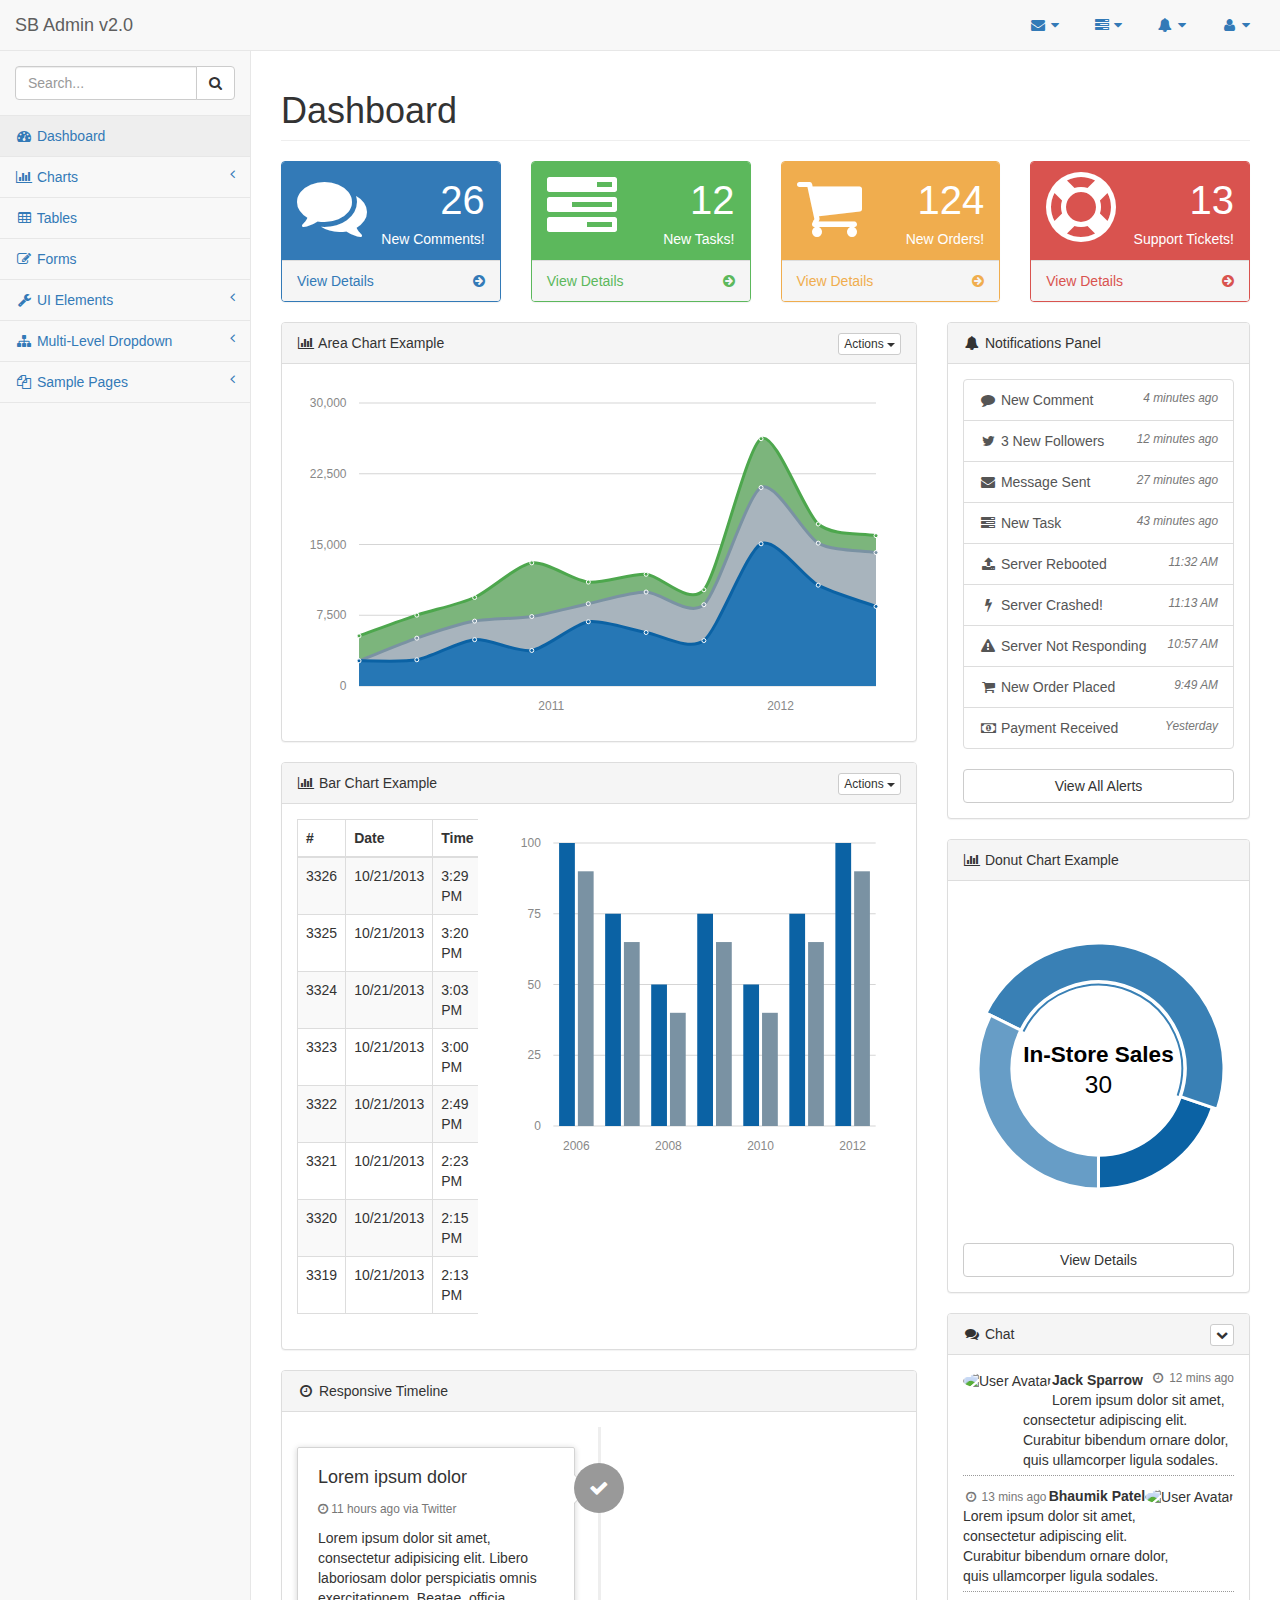
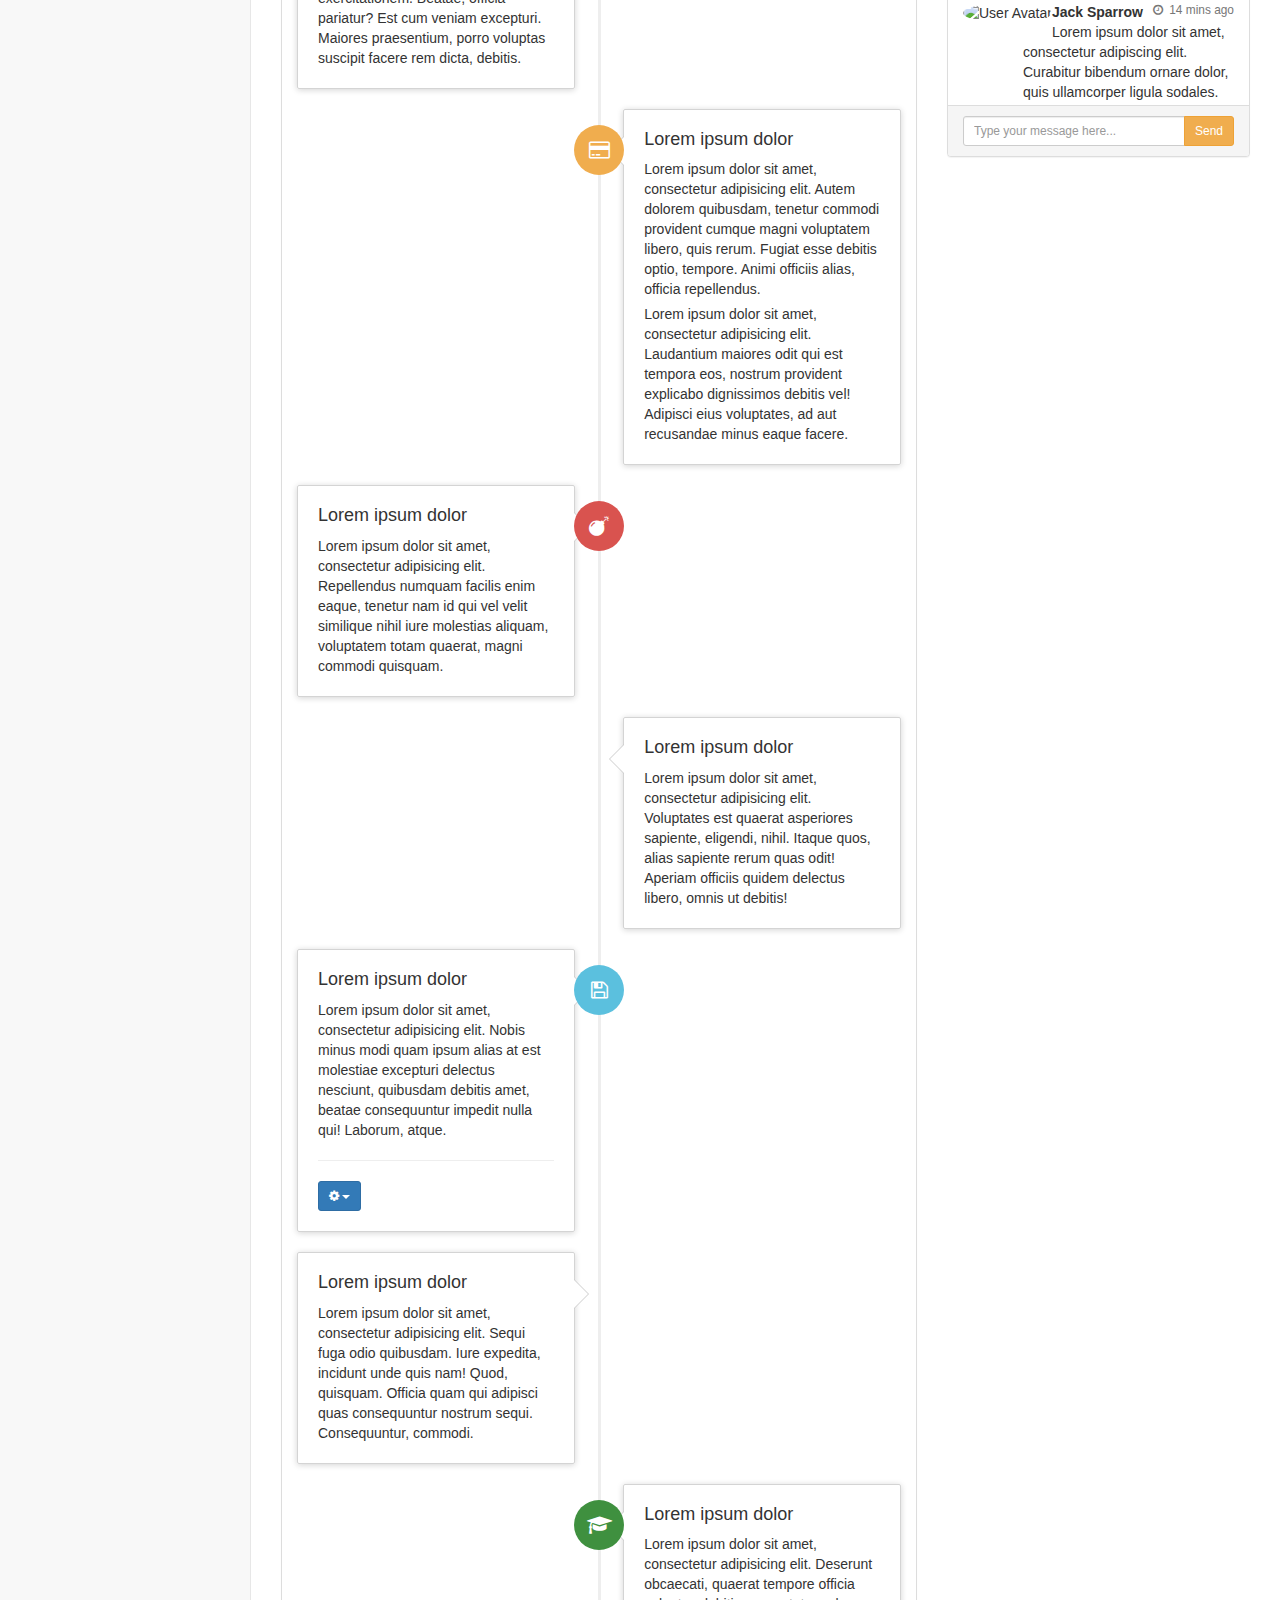
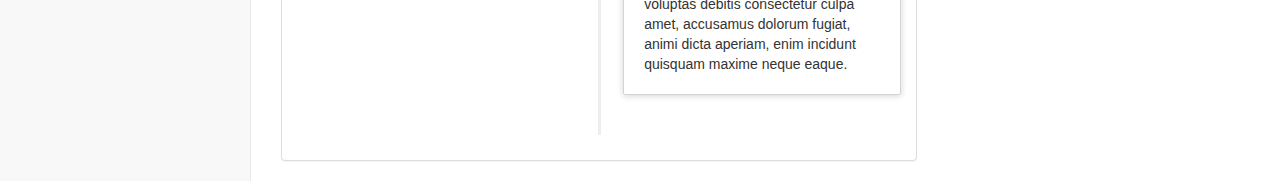
==== pages/index.html @ 9346336d "All files" ====
<!DOCTYPE html>
<html lang="en">

<head>

    <meta charset="utf-8">
    <meta http-equiv="X-UA-Compatible" content="IE=edge">
    <meta name="viewport" content="width=device-width, initial-scale=1">
    <meta name="description" content="">
    <meta name="author" content="">

    <title>SB Admin 2 - Bootstrap Admin Theme</title>

    <!-- Bootstrap Core CSS -->
    <link href="../vendor/bootstrap/css/bootstrap.min.css" rel="stylesheet">

    <!-- MetisMenu CSS -->
    <link href="../vendor/metisMenu/metisMenu.min.css" rel="stylesheet">

    <!-- Custom CSS -->
    <link href="../dist/css/sb-admin-2.css" rel="stylesheet">

    <!-- Morris Charts CSS -->
    <link href="../vendor/morrisjs/morris.css" rel="stylesheet">

    <!-- Custom Fonts -->
    <link href="../vendor/font-awesome/css/font-awesome.min.css" rel="stylesheet" type="text/css">

    <!-- HTML5 Shim and Respond.js IE8 support of HTML5 elements and media queries -->
    <!-- WARNING: Respond.js doesn't work if you view the page via file:// -->
    <!--[if lt IE 9]>
        <script src="https://oss.maxcdn.com/libs/html5shiv/3.7.0/html5shiv.js"></script>
        <script src="https://oss.maxcdn.com/libs/respond.js/1.4.2/respond.min.js"></script>
    <![endif]-->

</head>

<body>

    <div id="wrapper">

        <!-- Navigation -->
        <nav class="navbar navbar-default navbar-static-top" role="navigation" style="margin-bottom: 0">
            <div class="navbar-header">
                <button type="button" class="navbar-toggle" data-toggle="collapse" data-target=".navbar-collapse">
                    <span class="sr-only">Toggle navigation</span>
                    <span class="icon-bar"></span>
                    <span class="icon-bar"></span>
                    <span class="icon-bar"></span>
                </button>
                <a class="navbar-brand" href="index.html">SB Admin v2.0</a>
            </div>
            <!-- /.navbar-header -->

            <ul class="nav navbar-top-links navbar-right">
                <li class="dropdown">
                    <a class="dropdown-toggle" data-toggle="dropdown" href="#">
                        <i class="fa fa-envelope fa-fw"></i> <i class="fa fa-caret-down"></i>
                    </a>
                    <ul class="dropdown-menu dropdown-messages">
                        <li>
                            <a href="#">
                                <div>
                                    <strong>John Smith</strong>
                                    <span class="pull-right text-muted">
                                        <em>Yesterday</em>
                                    </span>
                                </div>
                                <div>Lorem ipsum dolor sit amet, consectetur adipiscing elit. Pellentesque eleifend...</div>
                            </a>
                        </li>
                        <li class="divider"></li>
                        <li>
                            <a href="#">
                                <div>
                                    <strong>John Smith</strong>
                                    <span class="pull-right text-muted">
                                        <em>Yesterday</em>
                                    </span>
                                </div>
                                <div>Lorem ipsum dolor sit amet, consectetur adipiscing elit. Pellentesque eleifend...</div>
                            </a>
                        </li>
                        <li class="divider"></li>
                        <li>
                            <a href="#">
                                <div>
                                    <strong>John Smith</strong>
                                    <span class="pull-right text-muted">
                                        <em>Yesterday</em>
                                    </span>
                                </div>
                                <div>Lorem ipsum dolor sit amet, consectetur adipiscing elit. Pellentesque eleifend...</div>
                            </a>
                        </li>
                        <li class="divider"></li>
                        <li>
                            <a class="text-center" href="#">
                                <strong>Read All Messages</strong>
                                <i class="fa fa-angle-right"></i>
                            </a>
                        </li>
                    </ul>
                    <!-- /.dropdown-messages -->
                </li>
                <!-- /.dropdown -->
                <li class="dropdown">
                    <a class="dropdown-toggle" data-toggle="dropdown" href="#">
                        <i class="fa fa-tasks fa-fw"></i> <i class="fa fa-caret-down"></i>
                    </a>
                    <ul class="dropdown-menu dropdown-tasks">
                        <li>
                            <a href="#">
                                <div>
                                    <p>
                                        <strong>Task 1</strong>
                                        <span class="pull-right text-muted">40% Complete</span>
                                    </p>
                                    <div class="progress progress-striped active">
                                        <div class="progress-bar progress-bar-success" role="progressbar" aria-valuenow="40" aria-valuemin="0" aria-valuemax="100" style="width: 40%">
                                            <span class="sr-only">40% Complete (success)</span>
                                        </div>
                                    </div>
                                </div>
                            </a>
                        </li>
                        <li class="divider"></li>
                        <li>
                            <a href="#">
                                <div>
                                    <p>
                                        <strong>Task 2</strong>
                                        <span class="pull-right text-muted">20% Complete</span>
                                    </p>
                                    <div class="progress progress-striped active">
                                        <div class="progress-bar progress-bar-info" role="progressbar" aria-valuenow="20" aria-valuemin="0" aria-valuemax="100" style="width: 20%">
                                            <span class="sr-only">20% Complete</span>
                                        </div>
                                    </div>
                                </div>
                            </a>
                        </li>
                        <li class="divider"></li>
                        <li>
                            <a href="#">
                                <div>
                                    <p>
                                        <strong>Task 3</strong>
                                        <span class="pull-right text-muted">60% Complete</span>
                                    </p>
                                    <div class="progress progress-striped active">
                                        <div class="progress-bar progress-bar-warning" role="progressbar" aria-valuenow="60" aria-valuemin="0" aria-valuemax="100" style="width: 60%">
                                            <span class="sr-only">60% Complete (warning)</span>
                                        </div>
                                    </div>
                                </div>
                            </a>
                        </li>
                        <li class="divider"></li>
                        <li>
                            <a href="#">
                                <div>
                                    <p>
                                        <strong>Task 4</strong>
                                        <span class="pull-right text-muted">80% Complete</span>
                                    </p>
                                    <div class="progress progress-striped active">
                                        <div class="progress-bar progress-bar-danger" role="progressbar" aria-valuenow="80" aria-valuemin="0" aria-valuemax="100" style="width: 80%">
                                            <span class="sr-only">80% Complete (danger)</span>
                                        </div>
                                    </div>
                                </div>
                            </a>
                        </li>
                        <li class="divider"></li>
                        <li>
                            <a class="text-center" href="#">
                                <strong>See All Tasks</strong>
                                <i class="fa fa-angle-right"></i>
                            </a>
                        </li>
                    </ul>
                    <!-- /.dropdown-tasks -->
                </li>
                <!-- /.dropdown -->
                <li class="dropdown">
                    <a class="dropdown-toggle" data-toggle="dropdown" href="#">
                        <i class="fa fa-bell fa-fw"></i> <i class="fa fa-caret-down"></i>
                    </a>
                    <ul class="dropdown-menu dropdown-alerts">
                        <li>
                            <a href="#">
                                <div>
                                    <i class="fa fa-comment fa-fw"></i> New Comment
                                    <span class="pull-right text-muted small">4 minutes ago</span>
                                </div>
                            </a>
                        </li>
                        <li class="divider"></li>
                        <li>
                            <a href="#">
                                <div>
                                    <i class="fa fa-twitter fa-fw"></i> 3 New Followers
                                    <span class="pull-right text-muted small">12 minutes ago</span>
                                </div>
                            </a>
                        </li>
                        <li class="divider"></li>
                        <li>
                            <a href="#">
                                <div>
                                    <i class="fa fa-envelope fa-fw"></i> Message Sent
                                    <span class="pull-right text-muted small">4 minutes ago</span>
                                </div>
                            </a>
                        </li>
                        <li class="divider"></li>
                        <li>
                            <a href="#">
                                <div>
                                    <i class="fa fa-tasks fa-fw"></i> New Task
                                    <span class="pull-right text-muted small">4 minutes ago</span>
                                </div>
                            </a>
                        </li>
                        <li class="divider"></li>
                        <li>
                            <a href="#">
                                <div>
                                    <i class="fa fa-upload fa-fw"></i> Server Rebooted
                                    <span class="pull-right text-muted small">4 minutes ago</span>
                                </div>
                            </a>
                        </li>
                        <li class="divider"></li>
                        <li>
                            <a class="text-center" href="#">
                                <strong>See All Alerts</strong>
                                <i class="fa fa-angle-right"></i>
                            </a>
                        </li>
                    </ul>
                    <!-- /.dropdown-alerts -->
                </li>
                <!-- /.dropdown -->
                <li class="dropdown">
                    <a class="dropdown-toggle" data-toggle="dropdown" href="#">
                        <i class="fa fa-user fa-fw"></i> <i class="fa fa-caret-down"></i>
                    </a>
                    <ul class="dropdown-menu dropdown-user">
                        <li><a href="#"><i class="fa fa-user fa-fw"></i> User Profile</a>
                        </li>
                        <li><a href="#"><i class="fa fa-gear fa-fw"></i> Settings</a>
                        </li>
                        <li class="divider"></li>
                        <li><a href="login.html"><i class="fa fa-sign-out fa-fw"></i> Logout</a>
                        </li>
                    </ul>
                    <!-- /.dropdown-user -->
                </li>
                <!-- /.dropdown -->
            </ul>
            <!-- /.navbar-top-links -->

            <div class="navbar-default sidebar" role="navigation">
                <div class="sidebar-nav navbar-collapse">
                    <ul class="nav" id="side-menu">
                        <li class="sidebar-search">
                            <div class="input-group custom-search-form">
                                <input type="text" class="form-control" placeholder="Search...">
                                <span class="input-group-btn">
                                <button class="btn btn-default" type="button">
                                    <i class="fa fa-search"></i>
                                </button>
                            </span>
                            </div>
                            <!-- /input-group -->
                        </li>
                        <li>
                            <a href="index.html"><i class="fa fa-dashboard fa-fw"></i> Dashboard</a>
                        </li>
                        <li>
                            <a href="#"><i class="fa fa-bar-chart-o fa-fw"></i> Charts<span class="fa arrow"></span></a>
                            <ul class="nav nav-second-level">
                                <li>
                                    <a href="flot.html">Flot Charts</a>
                                </li>
                                <li>
                                    <a href="morris.html">Morris.js Charts</a>
                                </li>
                            </ul>
                            <!-- /.nav-second-level -->
                        </li>
                        <li>
                            <a href="tables.html"><i class="fa fa-table fa-fw"></i> Tables</a>
                        </li>
                        <li>
                            <a href="forms.html"><i class="fa fa-edit fa-fw"></i> Forms</a>
                        </li>
                        <li>
                            <a href="#"><i class="fa fa-wrench fa-fw"></i> UI Elements<span class="fa arrow"></span></a>
                            <ul class="nav nav-second-level">
                                <li>
                                    <a href="panels-wells.html">Panels and Wells</a>
                                </li>
                                <li>
                                    <a href="buttons.html">Buttons</a>
                                </li>
                                <li>
                                    <a href="notifications.html">Notifications</a>
                                </li>
                                <li>
                                    <a href="typography.html">Typography</a>
                                </li>
                                <li>
                                    <a href="icons.html"> Icons</a>
                                </li>
                                <li>
                                    <a href="grid.html">Grid</a>
                                </li>
                            </ul>
                            <!-- /.nav-second-level -->
                        </li>
                        <li>
                            <a href="#"><i class="fa fa-sitemap fa-fw"></i> Multi-Level Dropdown<span class="fa arrow"></span></a>
                            <ul class="nav nav-second-level">
                                <li>
                                    <a href="#">Second Level Item</a>
                                </li>
                                <li>
                                    <a href="#">Second Level Item</a>
                                </li>
                                <li>
                                    <a href="#">Third Level <span class="fa arrow"></span></a>
                                    <ul class="nav nav-third-level">
                                        <li>
                                            <a href="#">Third Level Item</a>
                                        </li>
                                        <li>
                                            <a href="#">Third Level Item</a>
                                        </li>
                                        <li>
                                            <a href="#">Third Level Item</a>
                                        </li>
                                        <li>
                                            <a href="#">Third Level Item</a>
                                        </li>
                                    </ul>
                                    <!-- /.nav-third-level -->
                                </li>
                            </ul>
                            <!-- /.nav-second-level -->
                        </li>
                        <li>
                            <a href="#"><i class="fa fa-files-o fa-fw"></i> Sample Pages<span class="fa arrow"></span></a>
                            <ul class="nav nav-second-level">
                                <li>
                                    <a href="blank.html">Blank Page</a>
                                </li>
                                <li>
                                    <a href="login.html">Login Page</a>
                                </li>
                            </ul>
                            <!-- /.nav-second-level -->
                        </li>
                    </ul>
                </div>
                <!-- /.sidebar-collapse -->
            </div>
            <!-- /.navbar-static-side -->
        </nav>

        <div id="page-wrapper">
            <div class="row">
                <div class="col-lg-12">
                    <h1 class="page-header">Dashboard</h1>
                </div>
                <!-- /.col-lg-12 -->
            </div>
            <!-- /.row -->
            <div class="row">
                <div class="col-lg-3 col-md-6">
                    <div class="panel panel-primary">
                        <div class="panel-heading">
                            <div class="row">
                                <div class="col-xs-3">
                                    <i class="fa fa-comments fa-5x"></i>
                                </div>
                                <div class="col-xs-9 text-right">
                                    <div class="huge">26</div>
                                    <div>New Comments!</div>
                                </div>
                            </div>
                        </div>
                        <a href="#">
                            <div class="panel-footer">
                                <span class="pull-left">View Details</span>
                                <span class="pull-right"><i class="fa fa-arrow-circle-right"></i></span>
                                <div class="clearfix"></div>
                            </div>
                        </a>
                    </div>
                </div>
                <div class="col-lg-3 col-md-6">
                    <div class="panel panel-green">
                        <div class="panel-heading">
                            <div class="row">
                                <div class="col-xs-3">
                                    <i class="fa fa-tasks fa-5x"></i>
                                </div>
                                <div class="col-xs-9 text-right">
                                    <div class="huge">12</div>
                                    <div>New Tasks!</div>
                                </div>
                            </div>
                        </div>
                        <a href="#">
                            <div class="panel-footer">
                                <span class="pull-left">View Details</span>
                                <span class="pull-right"><i class="fa fa-arrow-circle-right"></i></span>
                                <div class="clearfix"></div>
                            </div>
                        </a>
                    </div>
                </div>
                <div class="col-lg-3 col-md-6">
                    <div class="panel panel-yellow">
                        <div class="panel-heading">
                            <div class="row">
                                <div class="col-xs-3">
                                    <i class="fa fa-shopping-cart fa-5x"></i>
                                </div>
                                <div class="col-xs-9 text-right">
                                    <div class="huge">124</div>
                                    <div>New Orders!</div>
                                </div>
                            </div>
                        </div>
                        <a href="#">
                            <div class="panel-footer">
                                <span class="pull-left">View Details</span>
                                <span class="pull-right"><i class="fa fa-arrow-circle-right"></i></span>
                                <div class="clearfix"></div>
                            </div>
                        </a>
                    </div>
                </div>
                <div class="col-lg-3 col-md-6">
                    <div class="panel panel-red">
                        <div class="panel-heading">
                            <div class="row">
                                <div class="col-xs-3">
                                    <i class="fa fa-support fa-5x"></i>
                                </div>
                                <div class="col-xs-9 text-right">
                                    <div class="huge">13</div>
                                    <div>Support Tickets!</div>
                                </div>
                            </div>
                        </div>
                        <a href="#">
                            <div class="panel-footer">
                                <span class="pull-left">View Details</span>
                                <span class="pull-right"><i class="fa fa-arrow-circle-right"></i></span>
                                <div class="clearfix"></div>
                            </div>
                        </a>
                    </div>
                </div>
            </div>
            <!-- /.row -->
            <div class="row">
                <div class="col-lg-8">
                    <div class="panel panel-default">
                        <div class="panel-heading">
                            <i class="fa fa-bar-chart-o fa-fw"></i> Area Chart Example
                            <div class="pull-right">
                                <div class="btn-group">
                                    <button type="button" class="btn btn-default btn-xs dropdown-toggle" data-toggle="dropdown">
                                        Actions
                                        <span class="caret"></span>
                                    </button>
                                    <ul class="dropdown-menu pull-right" role="menu">
                                        <li><a href="#">Action</a>
                                        </li>
                                        <li><a href="#">Another action</a>
                                        </li>
                                        <li><a href="#">Something else here</a>
                                        </li>
                                        <li class="divider"></li>
                                        <li><a href="#">Separated link</a>
                                        </li>
                                    </ul>
                                </div>
                            </div>
                        </div>
                        <!-- /.panel-heading -->
                        <div class="panel-body">
                            <div id="morris-area-chart"></div>
                        </div>
                        <!-- /.panel-body -->
                    </div>
                    <!-- /.panel -->
                    <div class="panel panel-default">
                        <div class="panel-heading">
                            <i class="fa fa-bar-chart-o fa-fw"></i> Bar Chart Example
                            <div class="pull-right">
                                <div class="btn-group">
                                    <button type="button" class="btn btn-default btn-xs dropdown-toggle" data-toggle="dropdown">
                                        Actions
                                        <span class="caret"></span>
                                    </button>
                                    <ul class="dropdown-menu pull-right" role="menu">
                                        <li><a href="#">Action</a>
                                        </li>
                                        <li><a href="#">Another action</a>
                                        </li>
                                        <li><a href="#">Something else here</a>
                                        </li>
                                        <li class="divider"></li>
                                        <li><a href="#">Separated link</a>
                                        </li>
                                    </ul>
                                </div>
                            </div>
                        </div>
                        <!-- /.panel-heading -->
                        <div class="panel-body">
                            <div class="row">
                                <div class="col-lg-4">
                                    <div class="table-responsive">
                                        <table class="table table-bordered table-hover table-striped">
                                            <thead>
                                                <tr>
                                                    <th>#</th>
                                                    <th>Date</th>
                                                    <th>Time</th>
                                                    <th>Amount</th>
                                                </tr>
                                            </thead>
                                            <tbody>
                                                <tr>
                                                    <td>3326</td>
                                                    <td>10/21/2013</td>
                                                    <td>3:29 PM</td>
                                                    <td>$321.33</td>
                                                </tr>
                                                <tr>
                                                    <td>3325</td>
                                                    <td>10/21/2013</td>
                                                    <td>3:20 PM</td>
                                                    <td>$234.34</td>
                                                </tr>
                                                <tr>
                                                    <td>3324</td>
                                                    <td>10/21/2013</td>
                                                    <td>3:03 PM</td>
                                                    <td>$724.17</td>
                                                </tr>
                                                <tr>
                                                    <td>3323</td>
                                                    <td>10/21/2013</td>
                                                    <td>3:00 PM</td>
                                                    <td>$23.71</td>
                                                </tr>
                                                <tr>
                                                    <td>3322</td>
                                                    <td>10/21/2013</td>
                                                    <td>2:49 PM</td>
                                                    <td>$8345.23</td>
                                                </tr>
                                                <tr>
                                                    <td>3321</td>
                                                    <td>10/21/2013</td>
                                                    <td>2:23 PM</td>
                                                    <td>$245.12</td>
                                                </tr>
                                                <tr>
                                                    <td>3320</td>
                                                    <td>10/21/2013</td>
                                                    <td>2:15 PM</td>
                                                    <td>$5663.54</td>
                                                </tr>
                                                <tr>
                                                    <td>3319</td>
                                                    <td>10/21/2013</td>
                                                    <td>2:13 PM</td>
                                                    <td>$943.45</td>
                                                </tr>
                                            </tbody>
                                        </table>
                                    </div>
                                    <!-- /.table-responsive -->
                                </div>
                                <!-- /.col-lg-4 (nested) -->
                                <div class="col-lg-8">
                                    <div id="morris-bar-chart"></div>
                                </div>
                                <!-- /.col-lg-8 (nested) -->
                            </div>
                            <!-- /.row -->
                        </div>
                        <!-- /.panel-body -->
                    </div>
                    <!-- /.panel -->
                    <div class="panel panel-default">
                        <div class="panel-heading">
                            <i class="fa fa-clock-o fa-fw"></i> Responsive Timeline
                        </div>
                        <!-- /.panel-heading -->
                        <div class="panel-body">
                            <ul class="timeline">
                                <li>
                                    <div class="timeline-badge"><i class="fa fa-check"></i>
                                    </div>
                                    <div class="timeline-panel">
                                        <div class="timeline-heading">
                                            <h4 class="timeline-title">Lorem ipsum dolor</h4>
                                            <p><small class="text-muted"><i class="fa fa-clock-o"></i> 11 hours ago via Twitter</small>
                                            </p>
                                        </div>
                                        <div class="timeline-body">
                                            <p>Lorem ipsum dolor sit amet, consectetur adipisicing elit. Libero laboriosam dolor perspiciatis omnis exercitationem. Beatae, officia pariatur? Est cum veniam excepturi. Maiores praesentium, porro voluptas suscipit facere rem dicta, debitis.</p>
                                        </div>
                                    </div>
                                </li>
                                <li class="timeline-inverted">
                                    <div class="timeline-badge warning"><i class="fa fa-credit-card"></i>
                                    </div>
                                    <div class="timeline-panel">
                                        <div class="timeline-heading">
                                            <h4 class="timeline-title">Lorem ipsum dolor</h4>
                                        </div>
                                        <div class="timeline-body">
                                            <p>Lorem ipsum dolor sit amet, consectetur adipisicing elit. Autem dolorem quibusdam, tenetur commodi provident cumque magni voluptatem libero, quis rerum. Fugiat esse debitis optio, tempore. Animi officiis alias, officia repellendus.</p>
                                            <p>Lorem ipsum dolor sit amet, consectetur adipisicing elit. Laudantium maiores odit qui est tempora eos, nostrum provident explicabo dignissimos debitis vel! Adipisci eius voluptates, ad aut recusandae minus eaque facere.</p>
                                        </div>
                                    </div>
                                </li>
                                <li>
                                    <div class="timeline-badge danger"><i class="fa fa-bomb"></i>
                                    </div>
                                    <div class="timeline-panel">
                                        <div class="timeline-heading">
                                            <h4 class="timeline-title">Lorem ipsum dolor</h4>
                                        </div>
                                        <div class="timeline-body">
                                            <p>Lorem ipsum dolor sit amet, consectetur adipisicing elit. Repellendus numquam facilis enim eaque, tenetur nam id qui vel velit similique nihil iure molestias aliquam, voluptatem totam quaerat, magni commodi quisquam.</p>
                                        </div>
                                    </div>
                                </li>
                                <li class="timeline-inverted">
                                    <div class="timeline-panel">
                                        <div class="timeline-heading">
                                            <h4 class="timeline-title">Lorem ipsum dolor</h4>
                                        </div>
                                        <div class="timeline-body">
                                            <p>Lorem ipsum dolor sit amet, consectetur adipisicing elit. Voluptates est quaerat asperiores sapiente, eligendi, nihil. Itaque quos, alias sapiente rerum quas odit! Aperiam officiis quidem delectus libero, omnis ut debitis!</p>
                                        </div>
                                    </div>
                                </li>
                                <li>
                                    <div class="timeline-badge info"><i class="fa fa-save"></i>
                                    </div>
                                    <div class="timeline-panel">
                                        <div class="timeline-heading">
                                            <h4 class="timeline-title">Lorem ipsum dolor</h4>
                                        </div>
                                        <div class="timeline-body">
                                            <p>Lorem ipsum dolor sit amet, consectetur adipisicing elit. Nobis minus modi quam ipsum alias at est molestiae excepturi delectus nesciunt, quibusdam debitis amet, beatae consequuntur impedit nulla qui! Laborum, atque.</p>
                                            <hr>
                                            <div class="btn-group">
                                                <button type="button" class="btn btn-primary btn-sm dropdown-toggle" data-toggle="dropdown">
                                                    <i class="fa fa-gear"></i> <span class="caret"></span>
                                                </button>
                                                <ul class="dropdown-menu" role="menu">
                                                    <li><a href="#">Action</a>
                                                    </li>
                                                    <li><a href="#">Another action</a>
                                                    </li>
                                                    <li><a href="#">Something else here</a>
                                                    </li>
                                                    <li class="divider"></li>
                                                    <li><a href="#">Separated link</a>
                                                    </li>
                                                </ul>
                                            </div>
                                        </div>
                                    </div>
                                </li>
                                <li>
                                    <div class="timeline-panel">
                                        <div class="timeline-heading">
                                            <h4 class="timeline-title">Lorem ipsum dolor</h4>
                                        </div>
                                        <div class="timeline-body">
                                            <p>Lorem ipsum dolor sit amet, consectetur adipisicing elit. Sequi fuga odio quibusdam. Iure expedita, incidunt unde quis nam! Quod, quisquam. Officia quam qui adipisci quas consequuntur nostrum sequi. Consequuntur, commodi.</p>
                                        </div>
                                    </div>
                                </li>
                                <li class="timeline-inverted">
                                    <div class="timeline-badge success"><i class="fa fa-graduation-cap"></i>
                                    </div>
                                    <div class="timeline-panel">
                                        <div class="timeline-heading">
                                            <h4 class="timeline-title">Lorem ipsum dolor</h4>
                                        </div>
                                        <div class="timeline-body">
                                            <p>Lorem ipsum dolor sit amet, consectetur adipisicing elit. Deserunt obcaecati, quaerat tempore officia voluptas debitis consectetur culpa amet, accusamus dolorum fugiat, animi dicta aperiam, enim incidunt quisquam maxime neque eaque.</p>
                                        </div>
                                    </div>
                                </li>
                            </ul>
                        </div>
                        <!-- /.panel-body -->
                    </div>
                    <!-- /.panel -->
                </div>
                <!-- /.col-lg-8 -->
                <div class="col-lg-4">
                    <div class="panel panel-default">
                        <div class="panel-heading">
                            <i class="fa fa-bell fa-fw"></i> Notifications Panel
                        </div>
                        <!-- /.panel-heading -->
                        <div class="panel-body">
                            <div class="list-group">
                                <a href="#" class="list-group-item">
                                    <i class="fa fa-comment fa-fw"></i> New Comment
                                    <span class="pull-right text-muted small"><em>4 minutes ago</em>
                                    </span>
                                </a>
                                <a href="#" class="list-group-item">
                                    <i class="fa fa-twitter fa-fw"></i> 3 New Followers
                                    <span class="pull-right text-muted small"><em>12 minutes ago</em>
                                    </span>
                                </a>
                                <a href="#" class="list-group-item">
                                    <i class="fa fa-envelope fa-fw"></i> Message Sent
                                    <span class="pull-right text-muted small"><em>27 minutes ago</em>
                                    </span>
                                </a>
                                <a href="#" class="list-group-item">
                                    <i class="fa fa-tasks fa-fw"></i> New Task
                                    <span class="pull-right text-muted small"><em>43 minutes ago</em>
                                    </span>
                                </a>
                                <a href="#" class="list-group-item">
                                    <i class="fa fa-upload fa-fw"></i> Server Rebooted
                                    <span class="pull-right text-muted small"><em>11:32 AM</em>
                                    </span>
                                </a>
                                <a href="#" class="list-group-item">
                                    <i class="fa fa-bolt fa-fw"></i> Server Crashed!
                                    <span class="pull-right text-muted small"><em>11:13 AM</em>
                                    </span>
                                </a>
                                <a href="#" class="list-group-item">
                                    <i class="fa fa-warning fa-fw"></i> Server Not Responding
                                    <span class="pull-right text-muted small"><em>10:57 AM</em>
                                    </span>
                                </a>
                                <a href="#" class="list-group-item">
                                    <i class="fa fa-shopping-cart fa-fw"></i> New Order Placed
                                    <span class="pull-right text-muted small"><em>9:49 AM</em>
                                    </span>
                                </a>
                                <a href="#" class="list-group-item">
                                    <i class="fa fa-money fa-fw"></i> Payment Received
                                    <span class="pull-right text-muted small"><em>Yesterday</em>
                                    </span>
                                </a>
                            </div>
                            <!-- /.list-group -->
                            <a href="#" class="btn btn-default btn-block">View All Alerts</a>
                        </div>
                        <!-- /.panel-body -->
                    </div>
                    <!-- /.panel -->
                    <div class="panel panel-default">
                        <div class="panel-heading">
                            <i class="fa fa-bar-chart-o fa-fw"></i> Donut Chart Example
                        </div>
                        <div class="panel-body">
                            <div id="morris-donut-chart"></div>
                            <a href="#" class="btn btn-default btn-block">View Details</a>
                        </div>
                        <!-- /.panel-body -->
                    </div>
                    <!-- /.panel -->
                    <div class="chat-panel panel panel-default">
                        <div class="panel-heading">
                            <i class="fa fa-comments fa-fw"></i> Chat
                            <div class="btn-group pull-right">
                                <button type="button" class="btn btn-default btn-xs dropdown-toggle" data-toggle="dropdown">
                                    <i class="fa fa-chevron-down"></i>
                                </button>
                                <ul class="dropdown-menu slidedown">
                                    <li>
                                        <a href="#">
                                            <i class="fa fa-refresh fa-fw"></i> Refresh
                                        </a>
                                    </li>
                                    <li>
                                        <a href="#">
                                            <i class="fa fa-check-circle fa-fw"></i> Available
                                        </a>
                                    </li>
                                    <li>
                                        <a href="#">
                                            <i class="fa fa-times fa-fw"></i> Busy
                                        </a>
                                    </li>
                                    <li>
                                        <a href="#">
                                            <i class="fa fa-clock-o fa-fw"></i> Away
                                        </a>
                                    </li>
                                    <li class="divider"></li>
                                    <li>
                                        <a href="#">
                                            <i class="fa fa-sign-out fa-fw"></i> Sign Out
                                        </a>
                                    </li>
                                </ul>
                            </div>
                        </div>
                        <!-- /.panel-heading -->
                        <div class="panel-body">
                            <ul class="chat">
                                <li class="left clearfix">
                                    <span class="chat-img pull-left">
                                        <img src="http://placehold.it/50/55C1E7/fff" alt="User Avatar" class="img-circle" />
                                    </span>
                                    <div class="chat-body clearfix">
                                        <div class="header">
                                            <strong class="primary-font">Jack Sparrow</strong>
                                            <small class="pull-right text-muted">
                                                <i class="fa fa-clock-o fa-fw"></i> 12 mins ago
                                            </small>
                                        </div>
                                        <p>
                                            Lorem ipsum dolor sit amet, consectetur adipiscing elit. Curabitur bibendum ornare dolor, quis ullamcorper ligula sodales.
                                        </p>
                                    </div>
                                </li>
                                <li class="right clearfix">
                                    <span class="chat-img pull-right">
                                        <img src="http://placehold.it/50/FA6F57/fff" alt="User Avatar" class="img-circle" />
                                    </span>
                                    <div class="chat-body clearfix">
                                        <div class="header">
                                            <small class=" text-muted">
                                                <i class="fa fa-clock-o fa-fw"></i> 13 mins ago</small>
                                            <strong class="pull-right primary-font">Bhaumik Patel</strong>
                                        </div>
                                        <p>
                                            Lorem ipsum dolor sit amet, consectetur adipiscing elit. Curabitur bibendum ornare dolor, quis ullamcorper ligula sodales.
                                        </p>
                                    </div>
                                </li>
                                <li class="left clearfix">
                                    <span class="chat-img pull-left">
                                        <img src="http://placehold.it/50/55C1E7/fff" alt="User Avatar" class="img-circle" />
                                    </span>
                                    <div class="chat-body clearfix">
                                        <div class="header">
                                            <strong class="primary-font">Jack Sparrow</strong>
                                            <small class="pull-right text-muted">
                                                <i class="fa fa-clock-o fa-fw"></i> 14 mins ago</small>
                                        </div>
                                        <p>
                                            Lorem ipsum dolor sit amet, consectetur adipiscing elit. Curabitur bibendum ornare dolor, quis ullamcorper ligula sodales.
                                        </p>
                                    </div>
                                </li>
                                <li class="right clearfix">
                                    <span class="chat-img pull-right">
                                        <img src="http://placehold.it/50/FA6F57/fff" alt="User Avatar" class="img-circle" />
                                    </span>
                                    <div class="chat-body clearfix">
                                        <div class="header">
                                            <small class=" text-muted">
                                                <i class="fa fa-clock-o fa-fw"></i> 15 mins ago</small>
                                            <strong class="pull-right primary-font">Bhaumik Patel</strong>
                                        </div>
                                        <p>
                                            Lorem ipsum dolor sit amet, consectetur adipiscing elit. Curabitur bibendum ornare dolor, quis ullamcorper ligula sodales.
                                        </p>
                                    </div>
                                </li>
                            </ul>
                        </div>
                        <!-- /.panel-body -->
                        <div class="panel-footer">
                            <div class="input-group">
                                <input id="btn-input" type="text" class="form-control input-sm" placeholder="Type your message here..." />
                                <span class="input-group-btn">
                                    <button class="btn btn-warning btn-sm" id="btn-chat">
                                        Send
                                    </button>
                                </span>
                            </div>
                        </div>
                        <!-- /.panel-footer -->
                    </div>
                    <!-- /.panel .chat-panel -->
                </div>
                <!-- /.col-lg-4 -->
            </div>
            <!-- /.row -->
        </div>
        <!-- /#page-wrapper -->

    </div>
    <!-- /#wrapper -->

    <!-- jQuery -->
    <script src="../vendor/jquery/jquery.min.js"></script>

    <!-- Bootstrap Core JavaScript -->
    <script src="../vendor/bootstrap/js/bootstrap.min.js"></script>

    <!-- Metis Menu Plugin JavaScript -->
    <script src="../vendor/metisMenu/metisMenu.min.js"></script>

    <!-- Morris Charts JavaScript -->
    <script src="../vendor/raphael/raphael.min.js"></script>
    <script src="../vendor/morrisjs/morris.min.js"></script>
    <script src="../data/morris-data.js"></script>

    <!-- Custom Theme JavaScript -->
    <script src="../dist/js/sb-admin-2.js"></script>

</body>

</html>
---- vendor/metisMenu/metisMenu.min.css ----
/*
 * metismenu - v1.1.3
 * Easy menu jQuery plugin for Twitter Bootstrap 3
 * https://github.com/onokumus/metisMenu
 *
 * Made by Osman Nuri Okumus
 * Under MIT License
 */

.arrow{float:right;line-height:1.42857}.glyphicon.arrow:before{content:"\e079"}.active>a>.glyphicon.arrow:before{content:"\e114"}.fa.arrow:before{content:"\f104"}.active>a>.fa.arrow:before{content:"\f107"}.plus-times{float:right}.fa.plus-times:before{content:"\f067"}.active>a>.fa.plus-times{filter:progid:DXImageTransform.Microsoft.BasicImage(rotation=1);-webkit-transform:rotate(45deg);-moz-transform:rotate(45deg);-ms-transform:rotate(45deg);-o-transform:rotate(45deg);transform:rotate(45deg)}.plus-minus{float:right}.fa.plus-minus:before{content:"\f067"}.active>a>.fa.plus-minus:before{content:"\f068"}
---- dist/css/sb-admin-2.css ----
/*!
 * Start Bootstrap - SB Admin 2 v3.3.7+1 (http://startbootstrap.com/template-overviews/sb-admin-2)
 * Copyright 2013-2016 Start Bootstrap
 * Licensed under MIT (https://github.com/BlackrockDigital/startbootstrap/blob/gh-pages/LICENSE)
 */
body {
  background-color: #f8f8f8;
}
#wrapper {
  width: 100%;
}
#page-wrapper {
  padding: 0 15px;
  min-height: 568px;
  background-color: white;
}
@media (min-width: 768px) {
  #page-wrapper {
    position: inherit;
    margin: 0 0 0 250px;
    padding: 0 30px;
    border-left: 1px solid #e7e7e7;
  }
}
.navbar-top-links {
  margin-right: 0;
}
.navbar-top-links li {
  display: inline-block;
}
.navbar-top-links li:last-child {
  margin-right: 15px;
}
.navbar-top-links li a {
  padding: 15px;
  min-height: 50px;
}
.navbar-top-links .dropdown-menu li {
  display: block;
}
.navbar-top-links .dropdown-menu li:last-child {
  margin-right: 0;
}
.navbar-top-links .dropdown-menu li a {
  padding: 3px 20px;
  min-height: 0;
}
.navbar-top-links .dropdown-menu li a div {
  white-space: normal;
}
.navbar-top-links .dropdown-messages,
.navbar-top-links .dropdown-tasks,
.navbar-top-links .dropdown-alerts {
  width: 310px;
  min-width: 0;
}
.navbar-top-links .dropdown-messages {
  margin-left: 5px;
}
.navbar-top-links .dropdown-tasks {
  margin-left: -59px;
}
.navbar-top-links .dropdown-alerts {
  margin-left: -123px;
}
.navbar-top-links .dropdown-user {
  right: 0;
  left: auto;
}
.sidebar .sidebar-nav.navbar-collapse {
  padding-left: 0;
  padding-right: 0;
}
.sidebar .sidebar-search {
  padding: 15px;
}
.sidebar ul li {
  border-bottom: 1px solid #e7e7e7;
}
.sidebar ul li a.active {
  background-color: #eeeeee;
}
.sidebar .arrow {
  float: right;
}
.sidebar .fa.arrow:before {
  content: "\f104";
}
.sidebar .active > a > .fa.arrow:before {
  content: "\f107";
}
.sidebar .nav-second-level li,
.sidebar .nav-third-level li {
  border-bottom: none !important;
}
.sidebar .nav-second-level li a {
  padding-left: 37px;
}
.sidebar .nav-third-level li a {
  padding-left: 52px;
}
@media (min-width: 768px) {
  .sidebar {
    z-index: 1;
    position: absolute;
    width: 250px;
    margin-top: 51px;
  }
  .navbar-top-links .dropdown-messages,
  .navbar-top-links .dropdown-tasks,
  .navbar-top-links .dropdown-alerts {
    margin-left: auto;
  }
}
.btn-outline {
  color: inherit;
  background-color: transparent;
  transition: all .5s;
}
.btn-primary.btn-outline {
  color: #428bca;
}
.btn-success.btn-outline {
  color: #5cb85c;
}
.btn-info.btn-outline {
  color: #5bc0de;
}
.btn-warning.btn-outline {
  color: #f0ad4e;
}
.btn-danger.btn-outline {
  color: #d9534f;
}
.btn-primary.btn-outline:hover,
.btn-success.btn-outline:hover,
.btn-info.btn-outline:hover,
.btn-warning.btn-outline:hover,
.btn-danger.btn-outline:hover {
  color: white;
}
.chat {
  margin: 0;
  padding: 0;
  list-style: none;
}
.chat li {
  margin-bottom: 10px;
  padding-bottom: 5px;
  border-bottom: 1px dotted #999999;
}
.chat li.left .chat-body {
  margin-left: 60px;
}
.chat li.right .chat-body {
  margin-right: 60px;
}
.chat li .chat-body p {
  margin: 0;
}
.panel .slidedown .glyphicon,
.chat .glyphicon {
  margin-right: 5px;
}
.chat-panel .panel-body {
  height: 350px;
  overflow-y: scroll;
}
.login-panel {
  margin-top: 25%;
}
.flot-chart {
  display: block;
  height: 400px;
}
.flot-chart-content {
  width: 100%;
  height: 100%;
}
table.dataTable thead .sorting,
table.dataTable thead .sorting_asc,
table.dataTable thead .sorting_desc,
table.dataTable thead .sorting_asc_disabled,
table.dataTable thead .sorting_desc_disabled {
  background: transparent;
}
table.dataTable thead .sorting_asc:after {
  content: "\f0de";
  float: right;
  font-family: fontawesome;
}
table.dataTable thead .sorting_desc:after {
  content: "\f0dd";
  float: right;
  font-family: fontawesome;
}
table.dataTable thead .sorting:after {
  content: "\f0dc";
  float: right;
  font-family: fontawesome;
  color: rgba(50, 50, 50, 0.5);
}
.btn-circle {
  width: 30px;
  height: 30px;
  padding: 6px 0;
  border-radius: 15px;
  text-align: center;
  font-size: 12px;
  line-height: 1.428571429;
}
.btn-circle.btn-lg {
  width: 50px;
  height: 50px;
  padding: 10px 16px;
  border-radius: 25px;
  font-size: 18px;
  line-height: 1.33;
}
.btn-circle.btn-xl {
  width: 70px;
  height: 70px;
  padding: 10px 16px;
  border-radius: 35px;
  font-size: 24px;
  line-height: 1.33;
}
.show-grid [class^="col-"] {
  padding-top: 10px;
  padding-bottom: 10px;
  border: 1px solid #ddd;
  background-color: #eee !important;
}
.show-grid {
  margin: 15px 0;
}
.huge {
  font-size: 40px;
}
.panel-green {
  border-color: #5cb85c;
}
.panel-green > .panel-heading {
  border-color: #5cb85c;
  color: white;
  background-color: #5cb85c;
}
.panel-green > a {
  color: #5cb85c;
}
.panel-green > a:hover {
  color: #3d8b3d;
}
.panel-red {
  border-color: #d9534f;
}
.panel-red > .panel-heading {
  border-color: #d9534f;
  color: white;
  background-color: #d9534f;
}
.panel-red > a {
  color: #d9534f;
}
.panel-red > a:hover {
  color: #b52b27;
}
.panel-yellow {
  border-color: #f0ad4e;
}
.panel-yellow > .panel-heading {
  border-color: #f0ad4e;
  color: white;
  background-color: #f0ad4e;
}
.panel-yellow > a {
  color: #f0ad4e;
}
.panel-yellow > a:hover {
  color: #df8a13;
}
.timeline {
  position: relative;
  padding: 20px 0 20px;
  list-style: none;
}
.timeline:before {
  content: " ";
  position: absolute;
  top: 0;
  bottom: 0;
  left: 50%;
  width: 3px;
  margin-left: -1.5px;
  background-color: #eeeeee;
}
.timeline > li {
  position: relative;
  margin-bottom: 20px;
}
.timeline > li:before,
.timeline > li:after {
  content: " ";
  display: table;
}
.timeline > li:after {
  clear: both;
}
.timeline > li:before,
.timeline > li:after {
  content: " ";
  display: table;
}
.timeline > li:after {
  clear: both;
}
.timeline > li > .timeline-panel {
  float: left;
  position: relative;
  width: 46%;
  padding: 20px;
  border: 1px solid #d4d4d4;
  border-radius: 2px;
  -webkit-box-shadow: 0 1px 6px rgba(0, 0, 0, 0.175);
  box-shadow: 0 1px 6px rgba(0, 0, 0, 0.175);
}
.timeline > li > .timeline-panel:before {
  content: " ";
  display: inline-block;
  position: absolute;
  top: 26px;
  right: -15px;
  border-top: 15px solid transparent;
  border-right: 0 solid #ccc;
  border-bottom: 15px solid transparent;
  border-left: 15px solid #ccc;
}
.timeline > li > .timeline-panel:after {
  content: " ";
  display: inline-block;
  position: absolute;
  top: 27px;
  right: -14px;
  border-top: 14px solid transparent;
  border-right: 0 solid #fff;
  border-bottom: 14px solid transparent;
  border-left: 14px solid #fff;
}
.timeline > li > .timeline-badge {
  z-index: 100;
  position: absolute;
  top: 16px;
  left: 50%;
  width: 50px;
  height: 50px;
  margin-left: -25px;
  border-radius: 50% 50% 50% 50%;
  text-align: center;
  font-size: 1.4em;
  line-height: 50px;
  color: #fff;
  background-color: #999999;
}
.timeline > li.timeline-inverted > .timeline-panel {
  float: right;
}
.timeline > li.timeline-inverted > .timeline-panel:before {
  right: auto;
  left: -15px;
  border-right-width: 15px;
  border-left-width: 0;
}
.timeline > li.timeline-inverted > .timeline-panel:after {
  right: auto;
  left: -14px;
  border-right-width: 14px;
  border-left-width: 0;
}
.timeline-badge.primary {
  background-color: #2e6da4 !important;
}
.timeline-badge.success {
  background-color: #3f903f !important;
}
.timeline-badge.warning {
  background-color: #f0ad4e !important;
}
.timeline-badge.danger {
  background-color: #d9534f !important;
}
.timeline-badge.info {
  background-color: #5bc0de !important;
}
.timeline-title {
  margin-top: 0;
  color: inherit;
}
.timeline-body > p,
.timeline-body > ul {
  margin-bottom: 0;
}
.timeline-body > p + p {
  margin-top: 5px;
}
@media (max-width: 767px) {
  ul.timeline:before {
    left: 40px;
  }
  ul.timeline > li > .timeline-panel {
    width: calc(10%);
    width: -moz-calc(10%);
    width: -webkit-calc(10%);
  }
  ul.timeline > li > .timeline-badge {
    top: 16px;
    left: 15px;
    margin-left: 0;
  }
  ul.timeline > li > .timeline-panel {
    float: right;
  }
  ul.timeline > li > .timeline-panel:before {
    right: auto;
    left: -15px;
    border-right-width: 15px;
    border-left-width: 0;
  }
  ul.timeline > li > .timeline-panel:after {
    right: auto;
    left: -14px;
    border-right-width: 14px;
    border-left-width: 0;
  }
}
---- vendor/morrisjs/morris.css ----
.morris-hover{position:absolute;z-index:1000}.morris-hover.morris-default-style{border-radius:10px;padding:6px;color:#666;background:rgba(255,255,255,0.8);border:solid 2px rgba(230,230,230,0.8);font-family:sans-serif;font-size:12px;text-align:center}.morris-hover.morris-default-style .morris-hover-row-label{font-weight:bold;margin:0.25em 0}
.morris-hover.morris-default-style .morris-hover-point{white-space:nowrap;margin:0.1em 0}
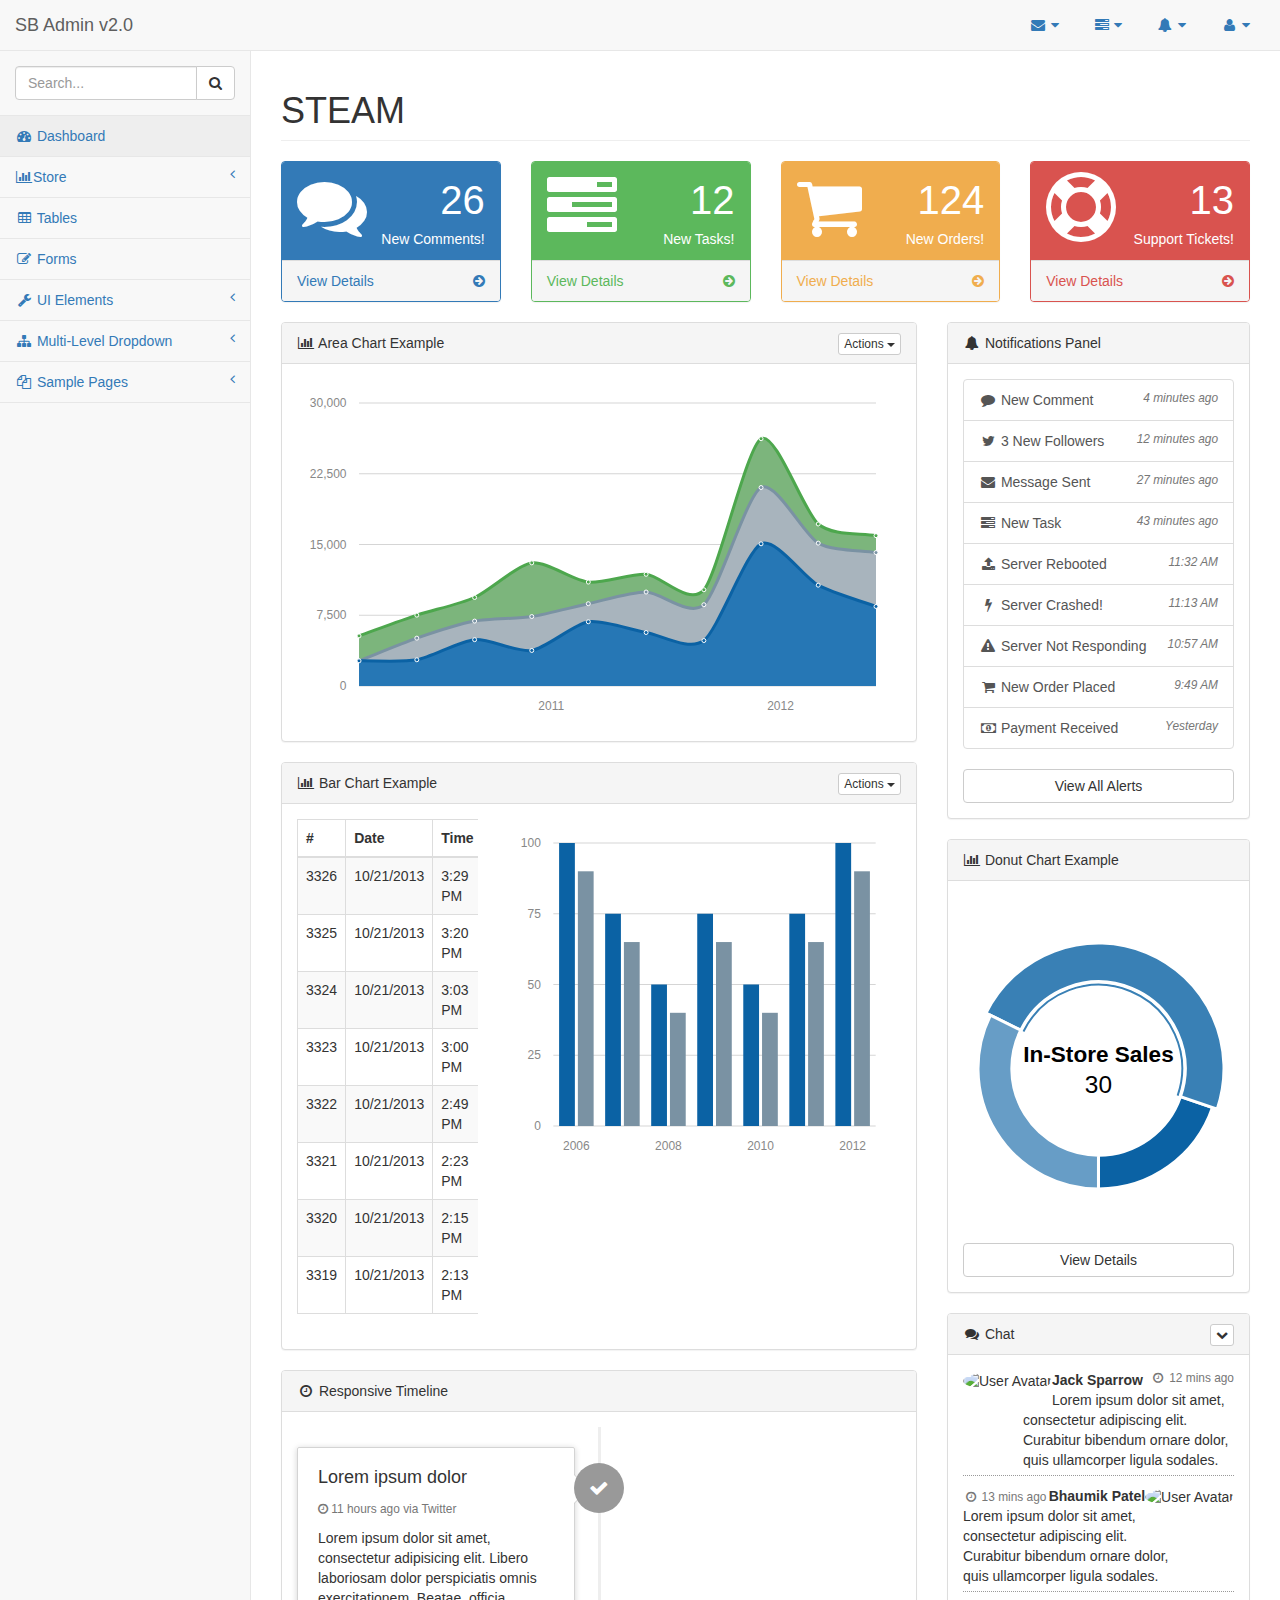
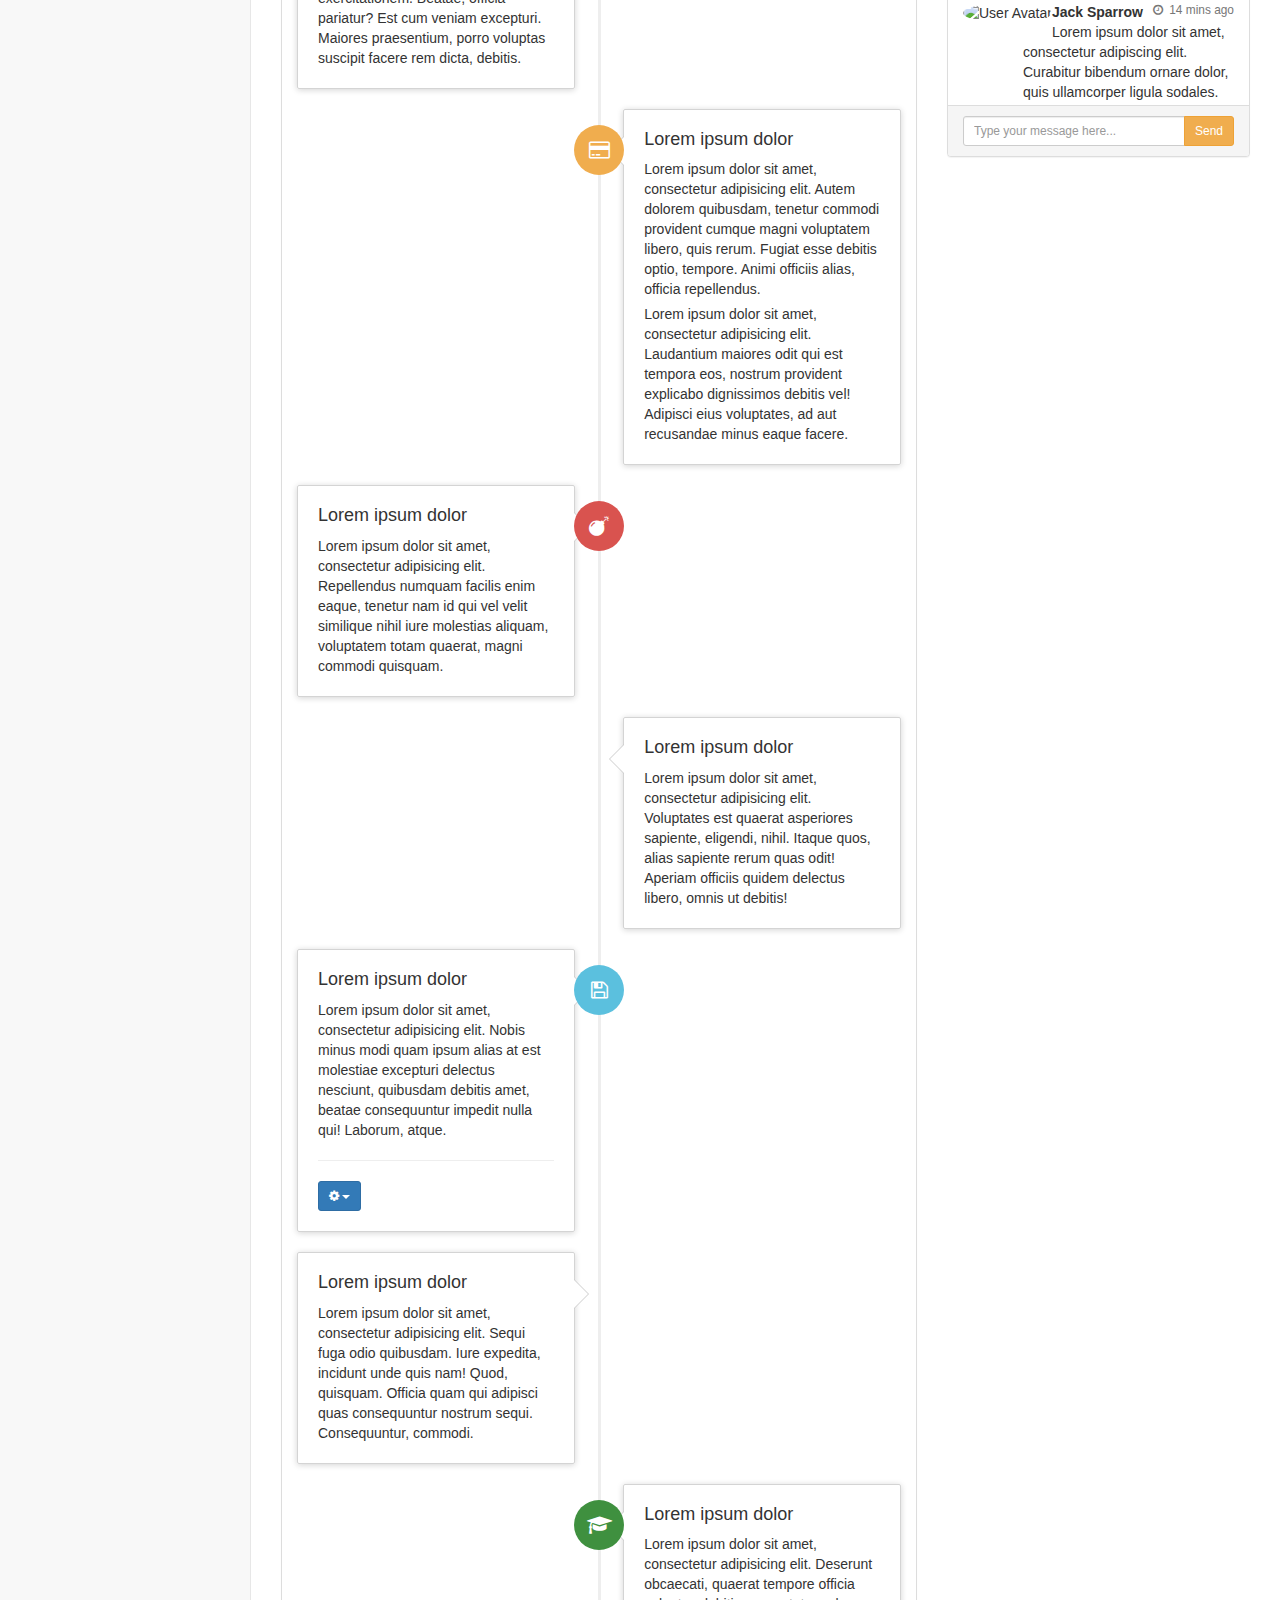
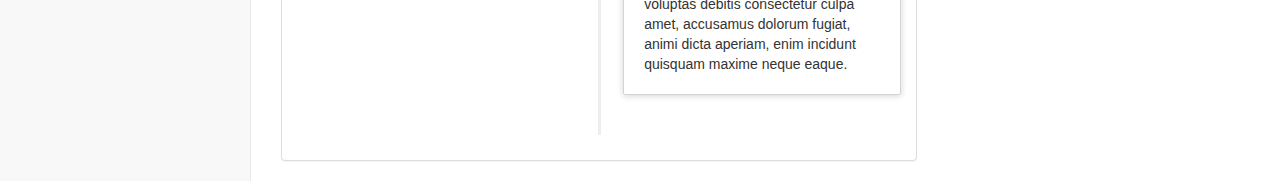
==== commit 4508639f: "minor changes" ====
--- a/pages/index.html
+++ b/pages/index.html
@@ -280,13 +280,13 @@
                             <a href="index.html"><i class="fa fa-dashboard fa-fw"></i> Dashboard</a>
                         </li>
                         <li>
-                            <a href="#"><i class="fa fa-bar-chart-o fa-fw"></i> Charts<span class="fa arrow"></span></a>
+                            <a href="#"><i class="fa fa-bar-chart-o fa-fw"></i>Store<span class="fa arrow"></span></a>
                             <ul class="nav nav-second-level">
                                 <li>
-                                    <a href="flot.html">Flot Charts</a>
-                                </li>
-                                <li>
-                                    <a href="morris.html">Morris.js Charts</a>
+                                    <a href="flot.html">Action</a>
+                                </li>
+                                <li>
+                                    <a href="morris.html">Guerre</a>
                                 </li>
                             </ul>
                             <!-- /.nav-second-level -->
@@ -373,7 +373,7 @@
         <div id="page-wrapper">
             <div class="row">
                 <div class="col-lg-12">
-                    <h1 class="page-header">Dashboard</h1>
+                    <h1 class="page-header">STEAM</h1>
                 </div>
                 <!-- /.col-lg-12 -->
             </div>
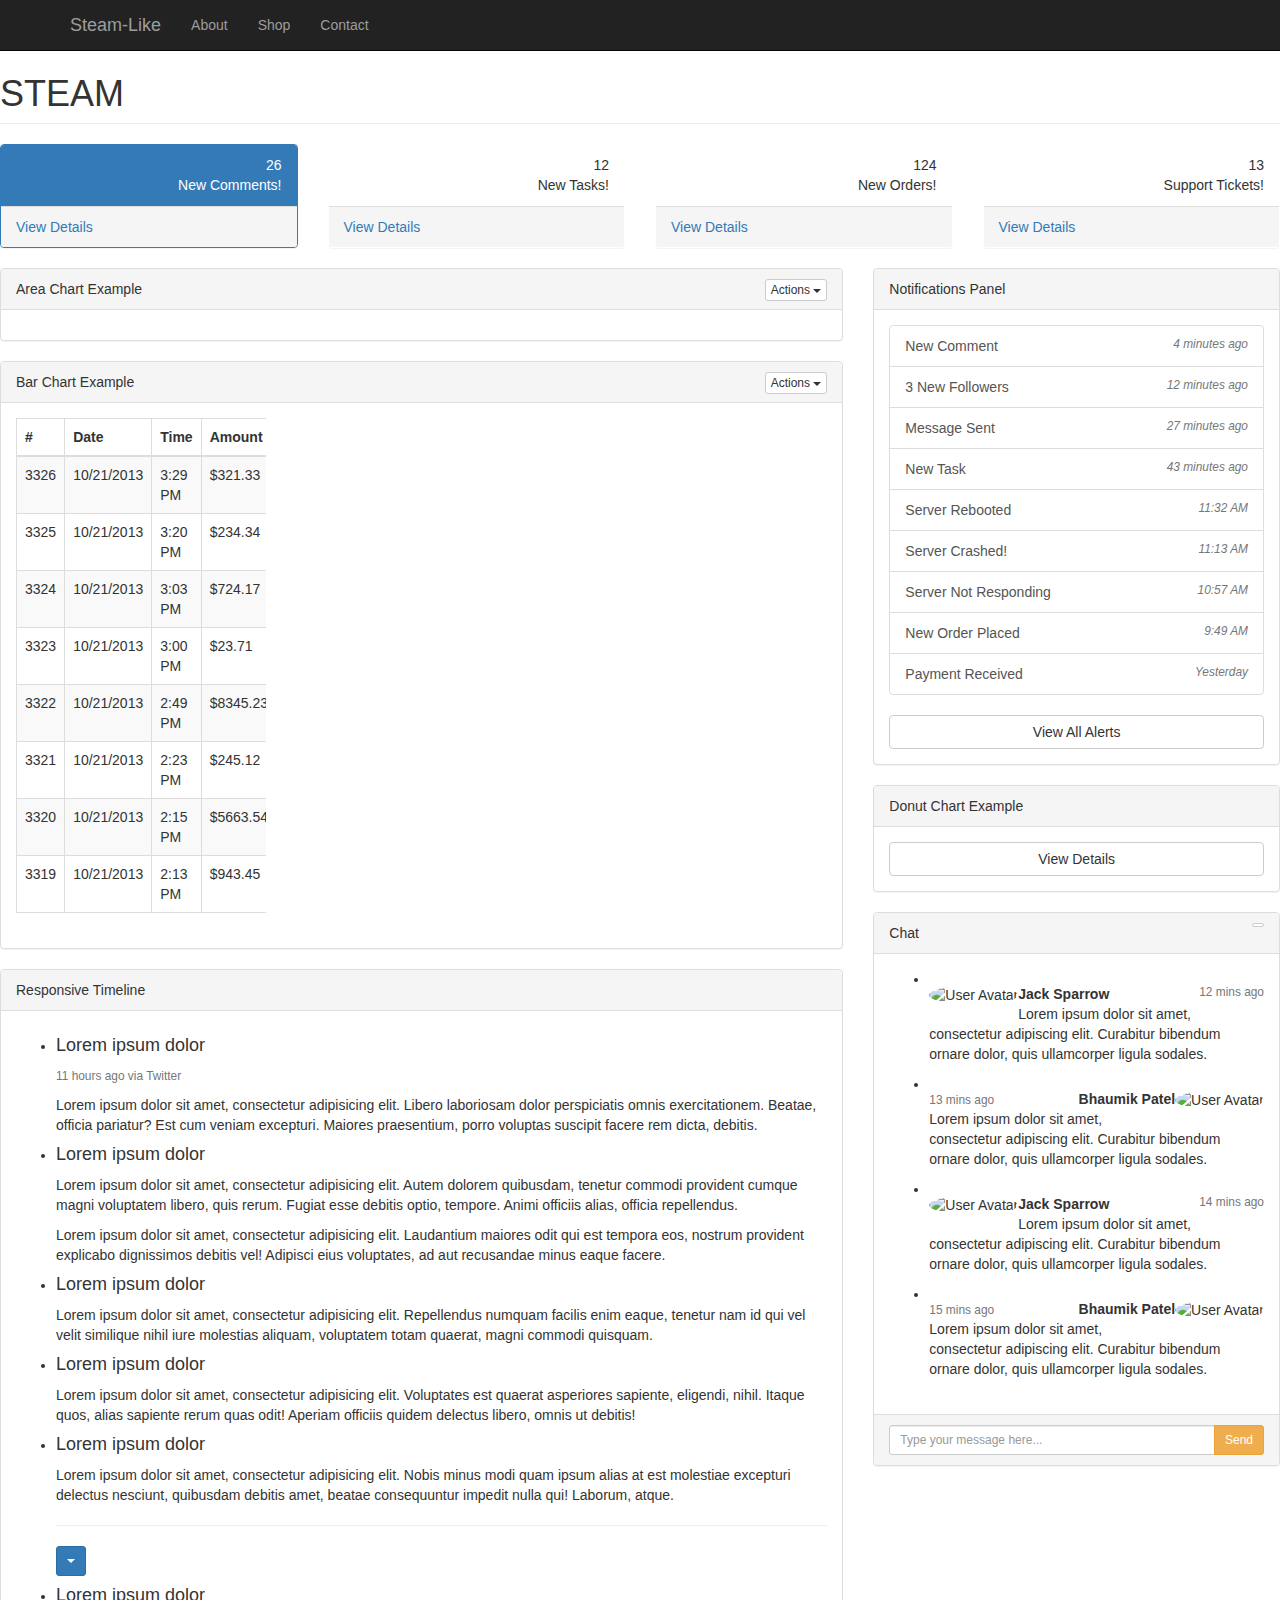
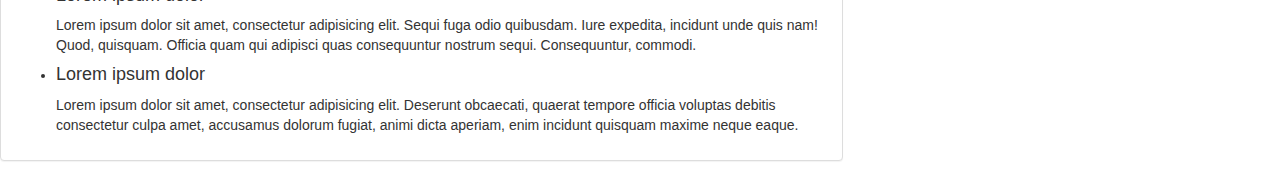
==== commit e8701049: "index et home" ====
--- a/pages/index.html
+++ b/pages/index.html
@@ -40,148 +40,39 @@
     <div id="wrapper">
 
         <!-- Navigation -->
-        <nav class="navbar navbar-default navbar-static-top" role="navigation" style="margin-bottom: 0">
+        
+<nav class="navbar navbar-inverse navbar-fixed-top" role="navigation">
+        <div class="container">
+            <!-- Brand and toggle get grouped for better mobile display -->
             <div class="navbar-header">
-                <button type="button" class="navbar-toggle" data-toggle="collapse" data-target=".navbar-collapse">
+                <button type="button" class="navbar-toggle" data-toggle="collapse" data-target="#bs-example-navbar-collapse-1">
                     <span class="sr-only">Toggle navigation</span>
                     <span class="icon-bar"></span>
                     <span class="icon-bar"></span>
                     <span class="icon-bar"></span>
                 </button>
-                <a class="navbar-brand" href="index.html">SB Admin v2.0</a>
+                 <a class="navbar-brand" href="index.html">Steam-Like</a>
             </div>
-            <!-- /.navbar-header -->
-
-            <ul class="nav navbar-top-links navbar-right">
-                <li class="dropdown">
-                    <a class="dropdown-toggle" data-toggle="dropdown" href="#">
-                        <i class="fa fa-envelope fa-fw"></i> <i class="fa fa-caret-down"></i>
-                    </a>
-                    <ul class="dropdown-menu dropdown-messages">
-                        <li>
-                            <a href="#">
-                                <div>
-                                    <strong>John Smith</strong>
-                                    <span class="pull-right text-muted">
-                                        <em>Yesterday</em>
-                                    </span>
-                                </div>
-                                <div>Lorem ipsum dolor sit amet, consectetur adipiscing elit. Pellentesque eleifend...</div>
-                            </a>
-                        </li>
-                        <li class="divider"></li>
-                        <li>
-                            <a href="#">
-                                <div>
-                                    <strong>John Smith</strong>
-                                    <span class="pull-right text-muted">
-                                        <em>Yesterday</em>
-                                    </span>
-                                </div>
-                                <div>Lorem ipsum dolor sit amet, consectetur adipiscing elit. Pellentesque eleifend...</div>
-                            </a>
-                        </li>
-                        <li class="divider"></li>
-                        <li>
-                            <a href="#">
-                                <div>
-                                    <strong>John Smith</strong>
-                                    <span class="pull-right text-muted">
-                                        <em>Yesterday</em>
-                                    </span>
-                                </div>
-                                <div>Lorem ipsum dolor sit amet, consectetur adipiscing elit. Pellentesque eleifend...</div>
-                            </a>
-                        </li>
-                        <li class="divider"></li>
-                        <li>
-                            <a class="text-center" href="#">
-                                <strong>Read All Messages</strong>
-                                <i class="fa fa-angle-right"></i>
-                            </a>
-                        </li>
-                    </ul>
-                    <!-- /.dropdown-messages -->
-                </li>
-                <!-- /.dropdown -->
-                <li class="dropdown">
-                    <a class="dropdown-toggle" data-toggle="dropdown" href="#">
-                        <i class="fa fa-tasks fa-fw"></i> <i class="fa fa-caret-down"></i>
-                    </a>
-                    <ul class="dropdown-menu dropdown-tasks">
-                        <li>
-                            <a href="#">
-                                <div>
-                                    <p>
-                                        <strong>Task 1</strong>
-                                        <span class="pull-right text-muted">40% Complete</span>
-                                    </p>
-                                    <div class="progress progress-striped active">
-                                        <div class="progress-bar progress-bar-success" role="progressbar" aria-valuenow="40" aria-valuemin="0" aria-valuemax="100" style="width: 40%">
-                                            <span class="sr-only">40% Complete (success)</span>
-                                        </div>
-                                    </div>
-                                </div>
-                            </a>
-                        </li>
-                        <li class="divider"></li>
-                        <li>
-                            <a href="#">
-                                <div>
-                                    <p>
-                                        <strong>Task 2</strong>
-                                        <span class="pull-right text-muted">20% Complete</span>
-                                    </p>
-                                    <div class="progress progress-striped active">
-                                        <div class="progress-bar progress-bar-info" role="progressbar" aria-valuenow="20" aria-valuemin="0" aria-valuemax="100" style="width: 20%">
-                                            <span class="sr-only">20% Complete</span>
-                                        </div>
-                                    </div>
-                                </div>
-                            </a>
-                        </li>
-                        <li class="divider"></li>
-                        <li>
-                            <a href="#">
-                                <div>
-                                    <p>
-                                        <strong>Task 3</strong>
-                                        <span class="pull-right text-muted">60% Complete</span>
-                                    </p>
-                                    <div class="progress progress-striped active">
-                                        <div class="progress-bar progress-bar-warning" role="progressbar" aria-valuenow="60" aria-valuemin="0" aria-valuemax="100" style="width: 60%">
-                                            <span class="sr-only">60% Complete (warning)</span>
-                                        </div>
-                                    </div>
-                                </div>
-                            </a>
-                        </li>
-                        <li class="divider"></li>
-                        <li>
-                            <a href="#">
-                                <div>
-                                    <p>
-                                        <strong>Task 4</strong>
-                                        <span class="pull-right text-muted">80% Complete</span>
-                                    </p>
-                                    <div class="progress progress-striped active">
-                                        <div class="progress-bar progress-bar-danger" role="progressbar" aria-valuenow="80" aria-valuemin="0" aria-valuemax="100" style="width: 80%">
-                                            <span class="sr-only">80% Complete (danger)</span>
-                                        </div>
-                                    </div>
-                                </div>
-                            </a>
-                        </li>
-                        <li class="divider"></li>
-                        <li>
-                            <a class="text-center" href="#">
-                                <strong>See All Tasks</strong>
-                                <i class="fa fa-angle-right"></i>
-                            </a>
-                        </li>
-                    </ul>
-                    <!-- /.dropdown-tasks -->
-                </li>
+            <!-- Collect the nav links, forms, and other content for toggling -->
+            <div class="collapse navbar-collapse" id="bs-example-navbar-collapse-1">
+                <ul class="nav navbar-nav">
+                    <li>
+                        <a href="#">About</a>
+                    </li>
+                    <li>
+                        <a href="shop.html">Shop</a>
+                    </li>
+                    <li>
+                        <a href="#">Contact</a>
+                    </li>
+                </ul>
+            </div>
+            <!-- /.navbar-collapse -->
+        </div>
+       
+        <!-- /.container -->
+               <ul class="nav navbar-top-links navbar-right" style="margin-top: -4%;
+">
                 <!-- /.dropdown -->
                 <li class="dropdown">
                     <a class="dropdown-toggle" data-toggle="dropdown" href="#">
@@ -262,118 +153,14 @@
             </ul>
             <!-- /.navbar-top-links -->
 
-            <div class="navbar-default sidebar" role="navigation">
-                <div class="sidebar-nav navbar-collapse">
-                    <ul class="nav" id="side-menu">
-                        <li class="sidebar-search">
-                            <div class="input-group custom-search-form">
-                                <input type="text" class="form-control" placeholder="Search...">
-                                <span class="input-group-btn">
-                                <button class="btn btn-default" type="button">
-                                    <i class="fa fa-search"></i>
-                                </button>
-                            </span>
-                            </div>
-                            <!-- /input-group -->
-                        </li>
-                        <li>
-                            <a href="index.html"><i class="fa fa-dashboard fa-fw"></i> Dashboard</a>
-                        </li>
-                        <li>
-                            <a href="#"><i class="fa fa-bar-chart-o fa-fw"></i>Store<span class="fa arrow"></span></a>
-                            <ul class="nav nav-second-level">
-                                <li>
-                                    <a href="flot.html">Action</a>
-                                </li>
-                                <li>
-                                    <a href="morris.html">Guerre</a>
-                                </li>
-                            </ul>
-                            <!-- /.nav-second-level -->
-                        </li>
-                        <li>
-                            <a href="tables.html"><i class="fa fa-table fa-fw"></i> Tables</a>
-                        </li>
-                        <li>
-                            <a href="forms.html"><i class="fa fa-edit fa-fw"></i> Forms</a>
-                        </li>
-                        <li>
-                            <a href="#"><i class="fa fa-wrench fa-fw"></i> UI Elements<span class="fa arrow"></span></a>
-                            <ul class="nav nav-second-level">
-                                <li>
-                                    <a href="panels-wells.html">Panels and Wells</a>
-                                </li>
-                                <li>
-                                    <a href="buttons.html">Buttons</a>
-                                </li>
-                                <li>
-                                    <a href="notifications.html">Notifications</a>
-                                </li>
-                                <li>
-                                    <a href="typography.html">Typography</a>
-                                </li>
-                                <li>
-                                    <a href="icons.html"> Icons</a>
-                                </li>
-                                <li>
-                                    <a href="grid.html">Grid</a>
-                                </li>
-                            </ul>
-                            <!-- /.nav-second-level -->
-                        </li>
-                        <li>
-                            <a href="#"><i class="fa fa-sitemap fa-fw"></i> Multi-Level Dropdown<span class="fa arrow"></span></a>
-                            <ul class="nav nav-second-level">
-                                <li>
-                                    <a href="#">Second Level Item</a>
-                                </li>
-                                <li>
-                                    <a href="#">Second Level Item</a>
-                                </li>
-                                <li>
-                                    <a href="#">Third Level <span class="fa arrow"></span></a>
-                                    <ul class="nav nav-third-level">
-                                        <li>
-                                            <a href="#">Third Level Item</a>
-                                        </li>
-                                        <li>
-                                            <a href="#">Third Level Item</a>
-                                        </li>
-                                        <li>
-                                            <a href="#">Third Level Item</a>
-                                        </li>
-                                        <li>
-                                            <a href="#">Third Level Item</a>
-                                        </li>
-                                    </ul>
-                                    <!-- /.nav-third-level -->
-                                </li>
-                            </ul>
-                            <!-- /.nav-second-level -->
-                        </li>
-                        <li>
-                            <a href="#"><i class="fa fa-files-o fa-fw"></i> Sample Pages<span class="fa arrow"></span></a>
-                            <ul class="nav nav-second-level">
-                                <li>
-                                    <a href="blank.html">Blank Page</a>
-                                </li>
-                                <li>
-                                    <a href="login.html">Login Page</a>
-                                </li>
-                            </ul>
-                            <!-- /.nav-second-level -->
-                        </li>
-                    </ul>
-                </div>
-                <!-- /.sidebar-collapse -->
-            </div>
-            <!-- /.navbar-static-side -->
-        </nav>
-
+       
+</nav>
         <div id="page-wrapper">
             <div class="row">
                 <div class="col-lg-12">
-                    <h1 class="page-header">STEAM</h1>
+            <h1 class="page-header" style="
+    margin-top: 74px;
+">STEAM</h1>
                 </div>
                 <!-- /.col-lg-12 -->
             </div>
